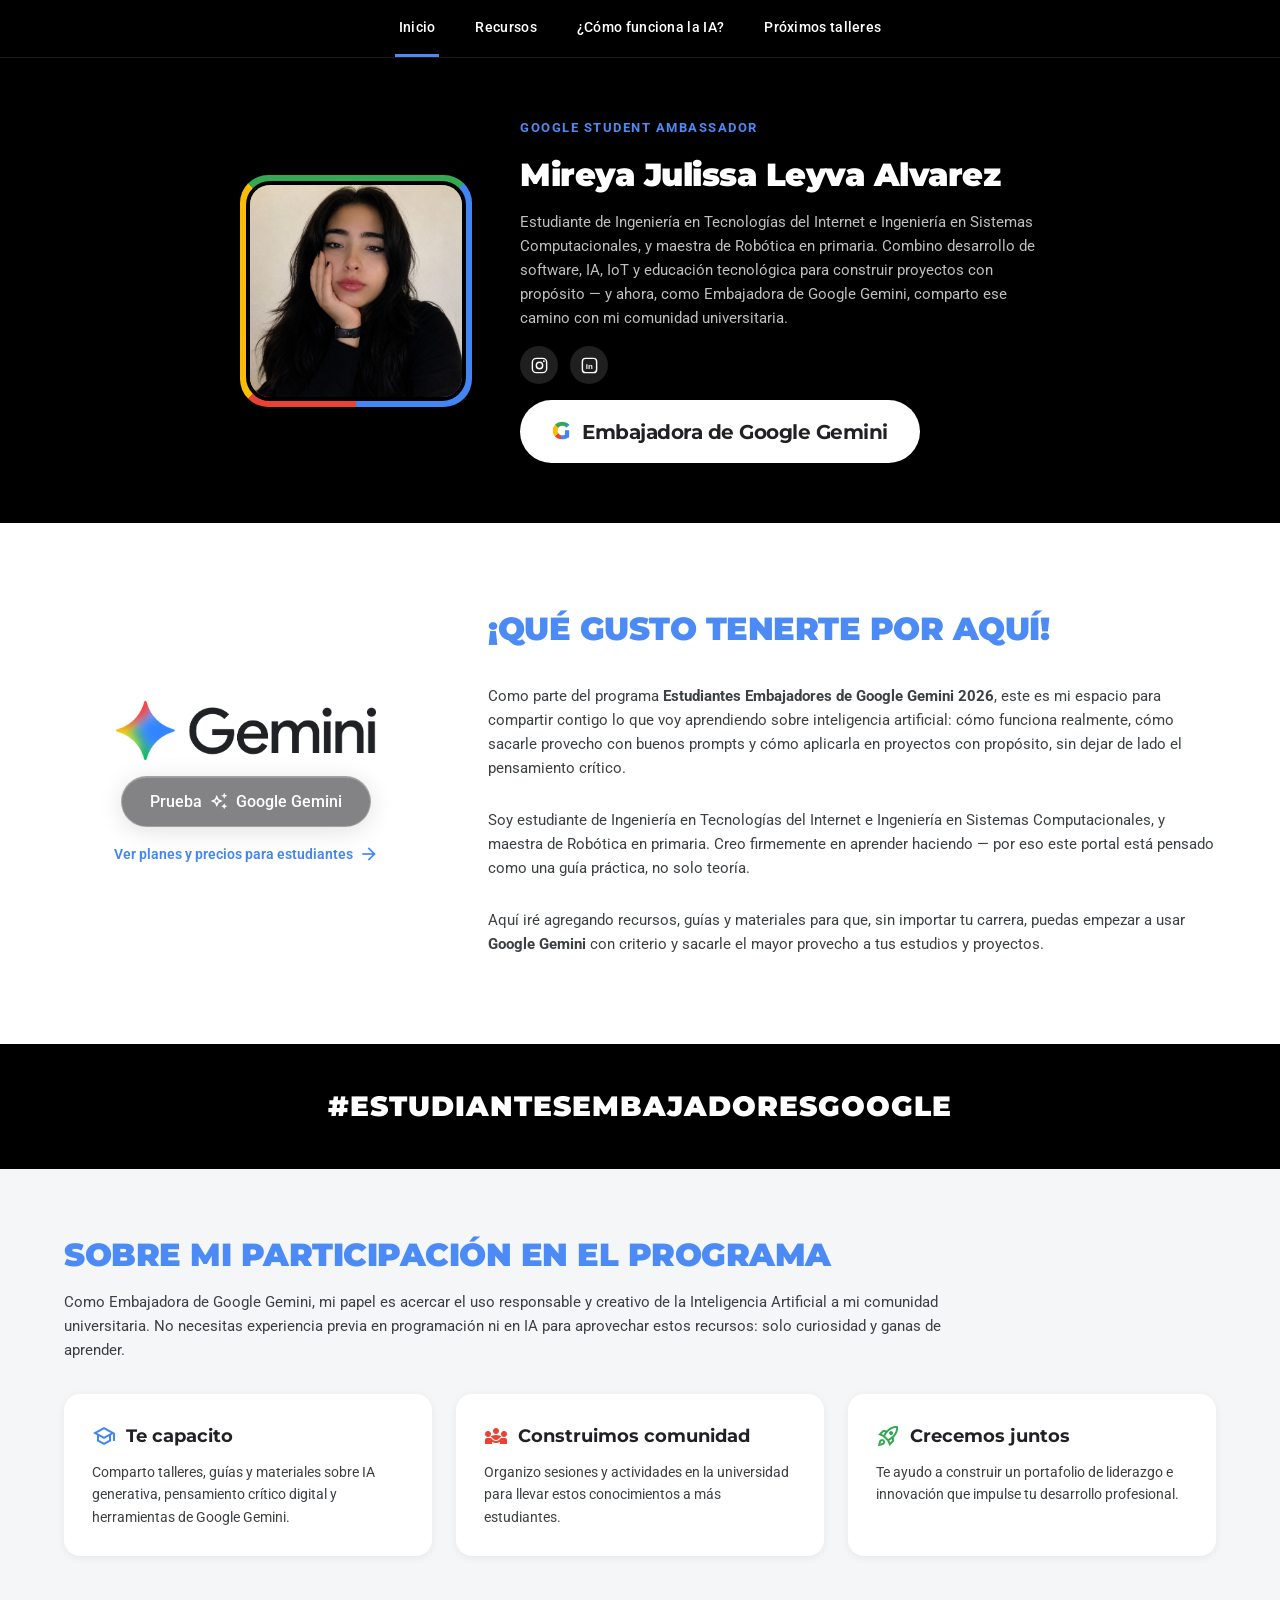
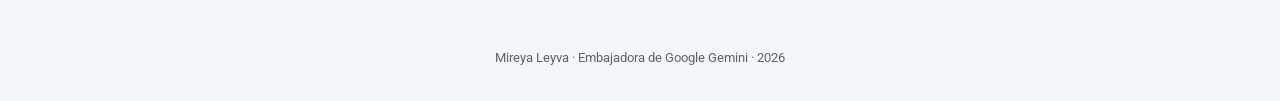
==== index.html @ 9c5fc7ad "Sitio de Embajadora de Google Gemini - versión inicial Landing personal, hub de recursos con guías i" ====
<!doctype html>
<html lang="es">
  <head>
    <meta charset="UTF-8" />
    <meta name="viewport" content="width=device-width, initial-scale=1.0" />
    <title>Mireya Leyva | Embajadora de Google Gemini</title>
    <link rel="preconnect" href="https://fonts.googleapis.com" />
    <link rel="preconnect" href="https://fonts.gstatic.com" crossorigin />
    <link
      href="https://fonts.googleapis.com/css2?family=Montserrat:wght@700;800;900&family=Roboto:wght@400;500;700&display=swap"
      rel="stylesheet"
    />
    <link
      href="https://fonts.googleapis.com/css2?family=Material+Symbols+Outlined:opsz,wght,FILL,GRAD@20..48,100..700,0..1,-50..200"
      rel="stylesheet"
    />
    <link rel="stylesheet" href="styles.css" />
  </head>
  <body>
    <div class="intro-splash" id="introSplash" aria-hidden="true">
      <div class="intro-content">
        <h1 class="intro-title" id="introTitle">
          WELCOME TO MY
          <span style="color: var(--google-blue)">G</span><span style="color: var(--google-red)">O</span><span style="color: var(--google-yellow)">O</span><span style="color: var(--google-blue)">G</span><span style="color: var(--google-green)">L</span><span style="color: var(--google-red)">E</span>
          SPACE
        </h1>
        <img src="estudiantes-embajadores.png" alt="" onerror="this.style.display='none'" />
      </div>
    </div>

    <script>
      (function () {
        var splash = document.getElementById("introSplash");
        if (sessionStorage.getItem("introShown")) {
          splash.style.display = "none";
          return;
        }
        sessionStorage.setItem("introShown", "1");

        var el = document.getElementById("introTitle");
        if (!el) return;
        var nodes = Array.prototype.slice.call(el.childNodes);
        el.textContent = "";
        var i = 0;
        nodes.forEach(function (node, index) {
          if (node.nodeType === Node.TEXT_NODE) {
            var text = node.textContent.replace(/\s+/g, " ");
            if (index === 0) text = text.replace(/^\s+/, "");
            if (index === nodes.length - 1) text = text.replace(/\s+$/, "");
            text.split("").forEach(function (ch) {
              var span = document.createElement("span");
              span.className = "wave-letter";
              span.style.animationDelay = i * 0.04 + "s";
              span.textContent = ch === " " ? " " : ch;
              el.appendChild(span);
              i++;
            });
          } else {
            node.classList.add("wave-letter");
            node.style.animationDelay = i * 0.04 + "s";
            el.appendChild(node);
            i++;
          }
        });
      })();
    </script>

    <nav class="site-nav">
      <div class="container">
        <a href="index.html" class="active">Inicio</a>
        <a href="recursos.html">Recursos</a>
        <a href="como-funciona-la-ia.html">¿Cómo funciona la IA?</a>
        <a href="proximos-talleres.html">Próximos talleres</a>
      </div>
    </nav>

    <header class="hero-section">
      <div class="hero-content">
        <div class="profile-hero">
          <div class="profile-photo-wrap">
            <img
              src="mireya-leyva.jpg"
              alt="Mireya Julissa Leyva Alvarez"
              class="profile-photo"
            />
          </div>

          <div class="profile-text">
            <span class="profile-eyebrow">Google Student Ambassador</span>
            <h1 class="profile-name">Mireya Julissa Leyva Alvarez</h1>
            <p class="profile-bio">
              Estudiante de Ingeniería en Tecnologías del Internet e
              Ingeniería en Sistemas Computacionales, y maestra de Robótica en
              primaria. Combino desarrollo de software, IA, IoT y educación
              tecnológica para construir proyectos con propósito — y ahora,
              como Embajadora de Google Gemini, comparto ese camino con mi
              comunidad universitaria.
            </p>

            <div class="profile-social">
              <a href="https://www.instagram.com/mireledev/" target="_blank" rel="noopener" aria-label="Instagram">
                <svg viewBox="0 0 24 24" fill="none" stroke="currentColor" stroke-width="1.8" aria-hidden="true">
                  <rect x="3" y="3" width="18" height="18" rx="5" />
                  <circle cx="12" cy="12" r="4" />
                  <circle cx="17.5" cy="6.5" r="1.1" fill="currentColor" stroke="none" />
                </svg>
              </a>
              <a href="https://www.linkedin.com/in/mireya-leyva-355a05341/" target="_blank" rel="noopener" aria-label="LinkedIn">
                <svg viewBox="0 0 24 24" fill="none" stroke="currentColor" stroke-width="1.8" aria-hidden="true">
                  <rect x="3" y="3" width="18" height="18" rx="4" />
                  <text x="7.2" y="16.5" font-size="10" font-weight="700" fill="currentColor" stroke="none" font-family="Arial, sans-serif">in</text>
                </svg>
              </a>
            </div>

            <div class="google-badge">
              <span class="g-logo">
                <span class="g-blue">G</span>
              </span>
              <span class="badge-text">Embajadora de Google Gemini</span>
            </div>
          </div>
        </div>
      </div>
    </header>

    <main>
      <section class="welcome-section">
        <div class="container layout-grid">
          <div class="col-left">
            <div class="hero-links">
              <img src="gemini-logo.png" alt="Google Gemini" class="gemini-logo" />
              <a href="https://gemini.google.com" target="_blank" rel="noopener" class="btn-black-pill">
                Prueba
                <span class="icon sparkle material-symbols-outlined" aria-hidden="true">auto_awesome</span>
                Google Gemini
              </a>
              <a
                href="https://one.google.com/ai?g1_landing_page=75"
                target="_blank"
                rel="noopener"
                class="text-link"
              >
                Ver planes y precios para estudiantes
                <span class="icon material-symbols-outlined" aria-hidden="true">arrow_forward</span>
              </a>
            </div>
          </div>

          <div class="col-right">
            <h2 class="title-blue">¡QUÉ GUSTO TENERTE POR AQUÍ!</h2>

            <p>
              Como parte del programa
              <strong>Estudiantes Embajadores de Google Gemini 2026</strong>,
              este es mi espacio para compartir contigo lo que voy aprendiendo
              sobre inteligencia artificial: cómo funciona realmente, cómo
              sacarle provecho con buenos prompts y cómo aplicarla en
              proyectos con propósito, sin dejar de lado el pensamiento
              crítico.
            </p>

            <p>
              Soy estudiante de Ingeniería en Tecnologías del Internet e
              Ingeniería en Sistemas Computacionales, y maestra de Robótica en
              primaria. Creo firmemente en aprender haciendo — por eso este
              portal está pensado como una guía práctica, no solo teoría.
            </p>

            <p>
              Aquí iré agregando recursos, guías y materiales para que, sin
              importar tu carrera, puedas empezar a usar
              <strong>Google Gemini</strong> con criterio y sacarle el mayor
              provecho a tus estudios y proyectos.
            </p>
          </div>
        </div>
      </section>

      <section class="banner-black">
        <h2 class="reveal">#ESTUDIANTESEMBAJADORESGOOGLE</h2>
      </section>

      <section class="about-section">
        <div class="container">
          <h2 class="title-blue reveal">SOBRE MI PARTICIPACIÓN EN EL PROGRAMA</h2>
          <p class="reveal">
            Como Embajadora de Google Gemini, mi papel es acercar el uso
            responsable y creativo de la Inteligencia Artificial a mi
            comunidad universitaria. No necesitas experiencia previa en
            programación ni en IA para aprovechar estos recursos: solo
            curiosidad y ganas de aprender.
          </p>

          <div class="about-grid reveal-stagger">
            <div class="about-card">
              <h3>
                <span class="icon material-symbols-outlined" aria-hidden="true">school</span>
                Te capacito
              </h3>
              <p>
                Comparto talleres, guías y materiales sobre IA generativa,
                pensamiento crítico digital y herramientas de Google Gemini.
              </p>
            </div>
            <div class="about-card">
              <h3>
                <span class="icon material-symbols-outlined" aria-hidden="true">diversity_3</span>
                Construimos comunidad
              </h3>
              <p>
                Organizo sesiones y actividades en la universidad para llevar
                estos conocimientos a más estudiantes.
              </p>
            </div>
            <div class="about-card">
              <h3>
                <span class="icon material-symbols-outlined" aria-hidden="true">rocket_launch</span>
                Crecemos juntos
              </h3>
              <p>
                Te ayudo a construir un portafolio de liderazgo e innovación
                que impulse tu desarrollo profesional.
              </p>
            </div>
          </div>
        </div>
      </section>
    </main>

    <footer class="site-footer">
      <p>Mireya Leyva · Embajadora de Google Gemini · 2026</p>
    </footer>

    <script src="main.js" defer></script>
  </body>
</html>
---- styles.css ----
/* 1. VARIABLES GLOBALES */
:root {
  --google-blue: #4285f4;
  --google-blue-light: #4c8bf5;
  --google-red: #ea4335;
  --google-yellow: #fbbc05;
  --google-green: #34a853;

  --black: #000000;
  --white: #ffffff;
  --bg-light: #f4f6f8;
  --text-main: #202124;

  --font-heading: "Montserrat", sans-serif;
  --font-body: "Roboto", sans-serif;
}

/* 2. ESTILOS BASE */
* {
  box-sizing: border-box;
  margin: 0;
  padding: 0;
}

body {
  font-family: var(--font-body);
  color: var(--text-main);
  line-height: 1.6;
  font-size: 16px;
  background-color: var(--white);
}

a {
  color: inherit;
}

.container {
  max-width: 1200px;
  margin: 0 auto;
  padding: 0 24px;
}

/* 3. SECCIÓN HERO (Fondo Negro Superior) */
.hero-section {
  background-color: var(--black);
  padding: 60px 24px;
  display: flex;
  justify-content: center;
  align-items: center;
  flex-direction: column;
}

.hero-content {
  display: flex;
  flex-direction: column;
  align-items: center;
  gap: 30px;
}

.hero-image-placeholder img {
  max-width: 300px;
  height: auto;
}

/* Hero de presentación personal */
.profile-hero {
  display: flex;
  align-items: center;
  gap: 48px;
  text-align: left;
}

.profile-photo-wrap {
  flex-shrink: 0;
  padding: 6px;
  border-radius: 28px;
  background: conic-gradient(
    from 180deg,
    var(--google-red) 0 45deg,
    var(--google-yellow) 45deg 135deg,
    var(--google-green) 135deg 225deg,
    var(--google-blue) 225deg 360deg
  );
}

.profile-photo {
  display: block;
  width: 220px;
  height: 220px;
  object-fit: cover;
  border-radius: 24px;
  border: 4px solid var(--black);
}

.profile-text {
  display: flex;
  flex-direction: column;
  gap: 10px;
  max-width: 520px;
}

.profile-eyebrow {
  font-family: var(--font-body);
  color: var(--google-blue-light);
  font-weight: 700;
  font-size: 13px;
  letter-spacing: 1.5px;
  text-transform: uppercase;
}

.profile-name {
  font-family: var(--font-heading);
  color: var(--white);
  font-size: 32px;
  font-weight: 900;
  letter-spacing: -0.5px;
}

.profile-bio {
  color: rgba(255, 255, 255, 0.75);
  font-size: 15px;
  line-height: 1.6;
}

/* Versión compacta del hero personal, para páginas secundarias */
.profile-hero-mini {
  display: flex;
  align-items: center;
  gap: 16px;
}

.profile-hero-mini .profile-photo-wrap {
  padding: 3px;
  border-radius: 18px;
}

.profile-hero-mini .profile-photo {
  width: 56px;
  height: 56px;
  border-radius: 14px;
  border-width: 2px;
}

.profile-hero-mini .badge-text {
  font-size: 15px;
}

.google-badge {
  background-color: var(--white);
  padding: 12px 32px;
  border-radius: 50px;
  display: flex;
  align-items: center;
  gap: 12px;
  box-shadow: 0 4px 6px rgba(0, 0, 0, 0.1);
  align-self: flex-start;
  margin-top: 6px;
}

.profile-social {
  display: flex;
  gap: 12px;
  margin-top: 6px;
}

.profile-social a {
  width: 38px;
  height: 38px;
  border-radius: 50%;
  background-color: rgba(255, 255, 255, 0.12);
  color: var(--white);
  display: flex;
  align-items: center;
  justify-content: center;
  transition: background-color 0.2s, transform 0.2s;
}

.profile-social a:hover {
  background-color: rgba(255, 255, 255, 0.24);
  transform: translateY(-2px);
}

.profile-social svg {
  width: 19px;
  height: 19px;
}

.g-logo {
  font-family: var(--font-heading);
  font-size: 24px;
  font-weight: 800;
}

.g-blue {
  background: conic-gradient(
    from 180deg,
    var(--google-red) 0 45deg,
    var(--google-yellow) 45deg 135deg,
    var(--google-green) 135deg 225deg,
    var(--google-blue) 225deg 360deg
  );
  -webkit-background-clip: text;
  background-clip: text;
  -webkit-text-fill-color: transparent;
}

.badge-text {
  font-family: var(--font-heading);
  font-size: 20px;
  font-weight: 700;
  color: var(--text-main);
  letter-spacing: -0.5px;
}

/* 4. NAVEGACIÓN */
.site-nav {
  background-color: var(--black);
  border-bottom: 1px solid rgba(255, 255, 255, 0.1);
  position: sticky;
  top: 0;
  z-index: 100;
}

.site-nav .container {
  display: flex;
  justify-content: center;
  gap: 32px;
  flex-wrap: wrap;
}

.site-nav a {
  display: inline-block;
  padding: 16px 4px;
  color: var(--white);
  text-decoration: none;
  font-family: var(--font-body);
  font-weight: 500;
  font-size: 14px;
  letter-spacing: 0.3px;
  border-bottom: 3px solid transparent;
  transition: border-color 0.2s;
}

.site-nav a:hover,
.site-nav a.active {
  border-bottom-color: var(--google-blue-light);
}

/* 5. SECCIÓN DE BIENVENIDA */
.welcome-section {
  padding: 80px 0;
  background-color: var(--white);
}

.layout-grid {
  display: grid;
  grid-template-columns: 1fr 2fr;
  gap: 60px;
  align-items: center;
}

.col-left {
  display: flex;
  flex-direction: column;
  align-items: center;
  gap: 30px;
}

.gemini-icon-placeholder img {
  max-width: 250px;
  height: auto;
}

.btn-black-pill {
  background: rgba(30, 30, 34, 0.55);
  backdrop-filter: blur(20px) saturate(180%);
  -webkit-backdrop-filter: blur(20px) saturate(180%);
  color: var(--white);
  text-decoration: none;
  padding: 12px 28px;
  border-radius: 50px;
  font-family: var(--font-body);
  font-size: 16px;
  font-weight: 500;
  display: inline-flex;
  align-items: center;
  gap: 8px;
  transition: background-color 0.2s, box-shadow 0.2s, transform 0.2s;
  border: 1px solid rgba(255, 255, 255, 0.25);
  box-shadow: 0 4px 24px rgba(0, 0, 0, 0.12), inset 0 1px 0 rgba(255, 255, 255, 0.2);
  cursor: pointer;
}

.btn-black-pill:hover {
  background: rgba(50, 50, 55, 0.65);
  transform: translateY(-1px);
  box-shadow: 0 6px 28px rgba(0, 0, 0, 0.16), inset 0 1px 0 rgba(255, 255, 255, 0.25);
}

/* Iconos (Material Symbols de fonts.google.com/icons) */
.icon {
  font-variation-settings: "FILL" 0, "wght" 400, "GRAD" 0, "opsz" 24;
  font-size: 20px;
  line-height: 1;
  vertical-align: middle;
  flex-shrink: 0;
  user-select: none;
}

.sparkle {
  font-size: 18px;
  color: currentColor;
}

.text-link {
  color: var(--google-blue);
  text-decoration: none;
  font-weight: 600;
  font-size: 14px;
  display: inline-flex;
  align-items: center;
  gap: 6px;
}

.text-link:hover {
  text-decoration: underline;
}

.hero-links {
  display: flex;
  flex-direction: column;
  align-items: center;
  gap: 16px;
}

.gemini-logo {
  width: 260px;
  max-width: 100%;
  height: auto;
}

/* Pantalla de intro al cargar la página */
.intro-splash {
  position: fixed;
  inset: 0;
  z-index: 9999;
  display: flex;
  align-items: center;
  justify-content: center;
  background-color: var(--white);
  animation: introFadeOut 3.2s ease forwards;
}

.intro-content {
  display: flex;
  flex-direction: column;
  align-items: center;
  gap: 28px;
  padding: 0 24px;
  text-align: center;
}

.intro-title {
  font-family: var(--font-heading);
  font-weight: 900;
  font-size: clamp(24px, 5vw, 44px);
  letter-spacing: -0.5px;
  color: var(--text-main);
  line-height: 1.2;
}

.wave-letter {
  display: inline-block;
  animation: waveLetter 1.6s ease-in-out infinite;
}

@keyframes waveLetter {
  0%,
  60%,
  100% {
    transform: translateY(0);
  }
  30% {
    transform: translateY(-10px);
  }
}

.intro-splash img {
  width: min(380px, 75vw);
  height: auto;
}

@keyframes introFadeOut {
  0%,
  65% {
    opacity: 1;
    visibility: visible;
  }
  100% {
    opacity: 0;
    visibility: hidden;
  }
}


.col-right {
  display: flex;
  flex-direction: column;
  gap: 20px;
}

.title-blue {
  font-family: var(--font-heading);
  color: var(--google-blue-light);
  font-size: 32px;
  font-weight: 900;
  margin-bottom: 10px;
  letter-spacing: -0.5px;
}

.col-right p {
  color: #3c4043;
  font-size: 15px;
  line-height: 1.6;
  margin-bottom: 8px;
}

/* 6. BANNERS INFERIORES */
.banner-black {
  background-color: var(--black);
  padding: 40px 24px;
  text-align: center;
}

.banner-black h2 {
  font-family: var(--font-heading);
  color: var(--white);
  font-size: 28px;
  font-weight: 900;
  letter-spacing: 1px;
}

.about-section {
  background-color: var(--bg-light);
  padding: 60px 0;
}

.about-section p {
  color: #3c4043;
  font-size: 15px;
  margin-bottom: 16px;
  max-width: 900px;
}

.about-grid {
  display: grid;
  grid-template-columns: repeat(3, 1fr);
  gap: 24px;
  margin-top: 32px;
}

.about-card {
  background-color: var(--white);
  border-radius: 16px;
  padding: 28px;
  box-shadow: 0 2px 8px rgba(0, 0, 0, 0.06);
}

.about-card h3 {
  font-family: var(--font-heading);
  font-size: 18px;
  margin-bottom: 10px;
  color: var(--text-main);
  display: flex;
  align-items: center;
  gap: 10px;
}

.about-card .icon {
  font-size: 24px;
  color: var(--google-blue);
}

.about-card:nth-child(2) .icon {
  color: var(--google-red);
}

.about-card:nth-child(3) .icon {
  color: var(--google-green);
}

.about-card p {
  font-size: 14px;
  margin-bottom: 0;
}

/* 7. HUB DE RECURSOS */
.resources-section {
  padding: 80px 0;
  background-color: var(--white);
}

.publications-section {
  padding: 80px 0;
  background-color: var(--bg-light);
}

.ig-grid {
  display: grid;
  grid-template-columns: repeat(auto-fit, minmax(300px, 1fr));
  gap: 24px;
  justify-items: center;
  overflow-x: hidden;
}

.ig-grid iframe {
  max-width: 100% !important;
}

.resources-intro {
  max-width: 700px;
  margin-bottom: 40px;
}

.resources-intro p {
  color: #3c4043;
  font-size: 15px;
}

.resources-grid {
  display: grid;
  grid-template-columns: repeat(auto-fit, minmax(280px, 1fr));
  gap: 24px;
}

.resource-card {
  display: flex;
  flex-direction: column;
  gap: 12px;
  background-color: var(--bg-light);
  border-radius: 16px;
  padding: 28px;
  text-decoration: none;
  color: var(--text-main);
  transition: transform 0.2s, box-shadow 0.2s;
}

.resource-card:hover {
  transform: translateY(-4px);
  box-shadow: 0 8px 20px rgba(0, 0, 0, 0.1);
}

.resource-card .resource-icon {
  font-size: 32px;
  color: var(--google-blue);
}

.resources-grid .resource-card:nth-of-type(2) .resource-icon {
  color: var(--google-red);
}

.resources-grid .resource-card:nth-of-type(3) .resource-icon {
  color: var(--google-green);
}

.resource-card h3 {
  font-family: var(--font-heading);
  font-size: 18px;
  font-weight: 800;
}

.resource-card p {
  font-size: 14px;
  color: #3c4043;
  flex-grow: 1;
}

.resource-card .resource-link {
  font-weight: 600;
  font-size: 14px;
  color: var(--google-blue);
}

/* 8. PIZARRA INTERACTIVA (simulación) */
.pizarra-section {
  padding: 56px 0 16px;
}

.pizarra-heading {
  font-family: var(--font-heading);
  font-size: 26px;
  font-weight: 900;
  color: var(--text-main);
  margin-bottom: 10px;
}

.pizarra-subtitle {
  color: #3c4043;
  font-size: 15px;
  max-width: 700px;
  margin-bottom: 28px;
}

.pizarra {
  position: relative;
  min-height: 380px;
  background-color: #fbfbfd;
  background-image: radial-gradient(circle, #d7dbe3 1.5px, transparent 1.5px);
  background-size: 22px 22px;
  border: 1px solid #e2e5ea;
  border-radius: 20px;
  padding: 56px;
  display: flex;
  align-items: center;
}

.pizarra-lines {
  position: absolute;
  inset: 0;
  pointer-events: none;
}

.pizarra-edge {
  stroke: var(--google-blue);
  stroke-width: 2.5;
  stroke-linecap: round;
}

.pizarra-nodes {
  position: relative;
  z-index: 2;
  display: flex;
  flex-wrap: wrap;
  gap: 64px 90px;
  justify-content: center;
  align-items: center;
  width: 100%;
}

.pizarra-node {
  display: flex;
  align-items: center;
  gap: 10px;
  background-color: var(--white);
  border: 2px solid #dfe3ea;
  border-radius: 14px;
  padding: 14px 20px;
  font-family: var(--font-body);
  font-weight: 600;
  font-size: 14px;
  color: var(--text-main);
  cursor: pointer;
  box-shadow: 0 2px 6px rgba(0, 0, 0, 0.06);
  transition: border-color 0.2s, transform 0.2s, box-shadow 0.2s;
  user-select: none;
}

.pizarra-node:hover {
  transform: translateY(-2px);
  box-shadow: 0 6px 16px rgba(0, 0, 0, 0.1);
}

.pizarra-node .icon {
  color: var(--google-blue);
  font-size: 22px;
}

.pizarra-node.selected {
  border-color: var(--google-blue);
  box-shadow: 0 0 0 3px rgba(66, 133, 244, 0.2);
}

.pizarra-node.visited {
  border-color: var(--google-green);
}

.pizarra-node.visited .icon {
  color: var(--google-green);
}

.pizarra-caption {
  margin-top: 20px;
  min-height: 24px;
  font-size: 14px;
  font-weight: 600;
  color: var(--google-blue);
  text-align: center;
}

.pizarra-actions {
  display: flex;
  justify-content: center;
  align-items: center;
  gap: 16px;
  margin-top: 24px;
  flex-wrap: wrap;
}

.btn-outline {
  background: transparent;
  color: var(--text-main);
  border: 1.5px solid var(--text-main);
  padding: 10px 24px;
  border-radius: 50px;
  font-family: var(--font-body);
  font-size: 14px;
  font-weight: 600;
  cursor: pointer;
  transition: background-color 0.2s, color 0.2s;
}

.btn-outline:hover {
  background-color: var(--text-main);
  color: var(--white);
}

.btn-outline:disabled {
  opacity: 0.5;
  cursor: default;
}

.demo-heading {
  font-family: var(--font-heading);
  font-size: 18px;
  font-weight: 800;
  color: var(--google-blue);
  margin-top: 32px;
  margin-bottom: 8px;
}

/* Simulador de autocompletado */
.autocomplete-demo {
  background-color: var(--bg-light);
  border-radius: 16px;
  padding: 24px;
  margin: 16px 0 24px;
}

.autocomplete-examples {
  display: flex;
  flex-wrap: wrap;
  gap: 12px;
  margin-bottom: 18px;
}

.autocomplete-sentence {
  font-family: var(--font-heading);
  font-size: 17px;
  font-weight: 700;
  color: var(--text-main);
  min-height: 26px;
  margin-bottom: 16px;
}

.autocomplete-bars {
  display: flex;
  flex-direction: column;
  gap: 10px;
}

.bar-row {
  display: grid;
  grid-template-columns: 120px 1fr 44px;
  align-items: center;
  gap: 10px;
  font-size: 13px;
}

.bar-label {
  font-weight: 600;
  color: var(--text-main);
  white-space: nowrap;
  overflow: hidden;
  text-overflow: ellipsis;
}

.bar-track {
  background-color: #e4e7ec;
  border-radius: 6px;
  height: 10px;
  overflow: hidden;
}

.bar-fill {
  display: block;
  height: 100%;
  background-color: var(--google-blue);
  border-radius: 6px;
  transition: width 0.4s ease;
}

.bar-pct {
  font-weight: 600;
  color: #5f6368;
  text-align: right;
}

.autocomplete-done {
  font-size: 13px;
  color: var(--google-green);
  font-weight: 600;
  margin-bottom: 0;
}

/* Pestañas de las 3 etapas */
.stepper {
  margin: 16px 0 24px;
}

.stepper-tabs {
  display: flex;
  flex-wrap: wrap;
  gap: 8px;
  margin-bottom: 16px;
}

.stepper-tab {
  background-color: var(--bg-light);
  border: none;
  border-radius: 50px;
  padding: 10px 20px;
  font-family: var(--font-body);
  font-size: 13px;
  font-weight: 600;
  color: var(--text-main);
  cursor: pointer;
  transition: background-color 0.2s, color 0.2s;
}

.stepper-tab.active {
  background-color: var(--google-blue);
  color: var(--white);
}

.stepper-panel {
  background-color: var(--bg-light);
  border-radius: 16px;
  padding: 24px;
}

.stepper-panel p {
  margin-bottom: 0;
}

/* Tokenizador en vivo */
.tokenizer-demo {
  background-color: var(--bg-light);
  border-radius: 16px;
  padding: 24px;
  margin: 16px 0 24px;
}

.tokenizer-label {
  display: block;
  font-weight: 600;
  font-size: 14px;
  margin-bottom: 10px;
}

.tokenizer-controls {
  display: flex;
  flex-wrap: wrap;
  gap: 10px;
  margin-bottom: 16px;
}

.tokenizer-controls input {
  flex: 1;
  min-width: 220px;
  padding: 10px 14px;
  border: 1.5px solid #dfe3ea;
  border-radius: 8px;
  font-family: var(--font-body);
  font-size: 14px;
  color: var(--text-main);
}

.tokenizer-controls input:focus {
  outline: none;
  border-color: var(--google-blue);
}

.token-chips {
  display: flex;
  flex-wrap: wrap;
  gap: 8px;
  align-items: center;
}

.token-chip {
  display: inline-block;
  padding: 6px 12px;
  border-radius: 8px;
  font-family: "Roboto Mono", monospace;
  font-size: 13px;
  font-weight: 500;
  color: var(--white);
}

.token-chip-0 {
  background-color: var(--google-blue);
}

.token-chip-1 {
  background-color: var(--google-red);
}

.token-chip-2 {
  background-color: #b58a00;
}

.token-chip-3 {
  background-color: var(--google-green);
}

.tokenizer-count {
  font-size: 13px;
  color: #5f6368;
  margin-bottom: 0;
  margin-left: 4px;
}

.tokenizer-note {
  font-size: 12px;
  color: #80868b;
  margin-top: 14px;
  margin-bottom: 0;
}

/* Checklist con checkboxes */
.checklist {
  list-style: none;
  margin-left: 0;
}

.checklist li {
  margin-bottom: 10px;
}

.checklist label {
  display: flex;
  align-items: flex-start;
  gap: 10px;
  cursor: pointer;
}

.checklist input[type="checkbox"] {
  margin-top: 4px;
  accent-color: var(--google-blue);
  flex-shrink: 0;
}

.checklist li:has(input:checked) {
  color: #9aa0a6;
  text-decoration: line-through;
}

/* 9. PÁGINAS DE CONTENIDO (recurso individual) */
.content-hero {
  background-color: var(--black);
  padding: 48px 24px;
}

.breadcrumb {
  color: rgba(255, 255, 255, 0.7);
  font-size: 13px;
  text-decoration: none;
  display: inline-block;
  margin-bottom: 16px;
}

.breadcrumb:hover {
  color: var(--white);
}

.content-hero h1 {
  font-family: var(--font-heading);
  color: var(--white);
  font-size: 34px;
  font-weight: 900;
  max-width: 800px;
}

.content-hero .content-kicker {
  font-family: var(--font-body);
  color: var(--google-blue-light);
  font-weight: 700;
  font-size: 13px;
  letter-spacing: 1.5px;
  text-transform: uppercase;
  margin-bottom: 10px;
  display: block;
}

.content-body {
  padding: 60px 0 100px;
  max-width: 800px;
  margin: 0 auto;
}

.content-body h2 {
  font-family: var(--font-heading);
  color: var(--text-main);
  font-size: 24px;
  font-weight: 800;
  margin-top: 48px;
  margin-bottom: 16px;
}

.content-body h2:first-child {
  margin-top: 0;
}

.content-body p {
  color: #3c4043;
  font-size: 16px;
  margin-bottom: 16px;
}

.content-body ul,
.content-body ol {
  color: #3c4043;
  font-size: 16px;
  margin: 0 0 20px 20px;
}

.content-body li {
  margin-bottom: 8px;
}

.callout {
  background-color: var(--bg-light);
  border-left: 4px solid var(--google-blue);
  border-radius: 8px;
  padding: 20px 24px;
  margin: 24px 0;
}

.callout strong {
  color: var(--google-blue);
}

.prompt-example {
  background-color: var(--text-main);
  color: #e8eaed;
  border-radius: 12px;
  padding: 20px 24px;
  font-family: "Roboto Mono", monospace;
  font-size: 14px;
  line-height: 1.7;
  margin: 20px 0;
  white-space: pre-wrap;
  overflow-x: auto;
}

.prompt-anatomy {
  display: grid;
  gap: 14px;
  margin: 24px 0;
}

.prompt-anatomy .part {
  display: grid;
  grid-template-columns: 140px 1fr;
  gap: 16px;
  align-items: start;
  padding: 14px 0;
  border-bottom: 1px solid #e0e0e0;
}

.prompt-anatomy .part:last-child {
  border-bottom: none;
}

.prompt-anatomy .part-label {
  font-family: var(--font-heading);
  font-weight: 800;
  font-size: 13px;
  color: var(--google-blue);
  text-transform: uppercase;
  letter-spacing: 0.5px;
}

.prompt-anatomy .part p {
  margin-bottom: 0;
  font-size: 14px;
}

.empty-state {
  display: flex;
  flex-direction: column;
  align-items: center;
  gap: 12px;
  text-align: center;
  background-color: var(--bg-light);
  border-radius: 16px;
  padding: 48px 24px;
  margin: 32px 0;
}

.empty-state .icon {
  font-size: 40px;
  color: var(--google-blue);
}

.empty-state p {
  max-width: 420px;
  margin-bottom: 0;
}

.content-nav-footer {
  display: flex;
  justify-content: space-between;
  margin-top: 60px;
  padding-top: 24px;
  border-top: 1px solid #e0e0e0;
}

.content-nav-footer a {
  font-weight: 600;
  font-size: 14px;
  color: var(--google-blue);
  text-decoration: none;
}

/* 10. FOOTER */
.site-footer {
  background-color: var(--bg-light);
  padding: 32px 24px;
  text-align: center;
}

.site-footer p {
  font-size: 13px;
  color: #5f6368;
}

/* 11. RESPONSIVO */
@media (max-width: 900px) {
  .profile-hero {
    flex-direction: column;
    text-align: center;
    gap: 24px;
  }

  .profile-text {
    align-items: center;
  }

  .profile-photo {
    width: 180px;
    height: 180px;
  }

  .google-badge {
    align-self: center;
  }

  .layout-grid {
    grid-template-columns: 1fr;
    text-align: center;
    gap: 40px;
  }

  .col-right {
    text-align: left;
  }

  .title-blue {
    font-size: 26px;
  }

  .badge-text {
    font-size: 16px;
  }

  .banner-black h2 {
    font-size: 20px;
  }

  .about-grid {
    grid-template-columns: 1fr;
  }

  .site-nav .container {
    gap: 16px;
  }

  .content-hero h1 {
    font-size: 26px;
  }

  .prompt-anatomy .part {
    grid-template-columns: 1fr;
    gap: 4px;
  }

  .pizarra {
    padding: 24px 16px;
  }

  .pizarra-nodes {
    gap: 40px 32px;
  }

  .pizarra-node {
    font-size: 13px;
    padding: 12px 16px;
  }

  .resources-grid {
    grid-template-columns: 1fr;
  }

  .ig-grid {
    grid-template-columns: 1fr;
  }

  .profile-name {
    font-size: 26px;
  }

  .content-body {
    padding: 40px 0 60px;
  }

  .about-card,
  .resource-card {
    padding: 22px;
  }
}

/* Teléfonos pequeños */
@media (max-width: 480px) {
  .container {
    padding: 0 16px;
  }

  .site-nav a {
    padding: 12px 8px;
    font-size: 12.5px;
  }

  .site-nav .container {
    gap: 4px;
  }

  .hero-section {
    padding: 40px 16px;
  }

  .profile-name {
    font-size: 22px;
  }

  .profile-bio {
    font-size: 14px;
  }

  .intro-title {
    font-size: clamp(20px, 7vw, 30px);
  }

  .gemini-logo {
    width: 200px;
  }

  .btn-black-pill {
    padding: 11px 20px;
    font-size: 14px;
  }

  .autocomplete-examples .btn-outline {
    font-size: 12.5px;
    padding: 8px 16px;
  }

  .bar-row {
    grid-template-columns: 76px 1fr 32px;
    gap: 6px;
    font-size: 11.5px;
  }

  .bar-label {
    font-size: 11.5px;
  }

  .tokenizer-controls input {
    min-width: 0;
    width: 100%;
  }

  .stepper-tab {
    font-size: 12px;
    padding: 8px 14px;
  }

  .pizarra-node {
    font-size: 12px;
    padding: 10px 14px;
  }

  .pizarra-nodes {
    gap: 32px 20px;
  }

  .content-hero h1 {
    font-size: 22px;
  }

  .pizarra-heading {
    font-size: 21px;
  }
}

/* 12. ANIMACIONES */

/* Aparición al hacer scroll */
@keyframes revealIn {
  from {
    opacity: 0;
    transform: translateY(46px) scale(0.92);
  }
  55% {
    opacity: 1;
  }
  to {
    opacity: 1;
    transform: translateY(0) scale(1);
  }
}

.reveal {
  opacity: 0;
  transform: translateY(46px) scale(0.92);
  will-change: opacity, transform;
}

.reveal.in-view {
  animation: revealIn 0.85s cubic-bezier(0.22, 1, 0.36, 1) forwards;
}

.reveal-stagger > * {
  opacity: 0;
  transform: translateY(46px) scale(0.92);
  will-change: opacity, transform;
}

.reveal-stagger > *.in-view {
  animation: revealIn 0.75s cubic-bezier(0.22, 1, 0.36, 1) forwards;
}


/* Branding con vida: degradado en movimiento */
@keyframes huePulse {
  0%, 100% { filter: hue-rotate(0deg); }
  50% { filter: hue-rotate(35deg); }
}

.g-blue,
.gemini-logo {
  animation: huePulse 6s ease-in-out infinite;
}

/* Tarjetas: hover más vivo */
.about-card {
  transition: transform 0.25s ease, box-shadow 0.25s ease;
}

.about-card:hover {
  transform: translateY(-4px);
  box-shadow: 0 10px 24px rgba(0, 0, 0, 0.1);
}

.ig-grid > blockquote {
  transition: transform 0.25s ease;
}

.ig-grid > blockquote:hover {
  transform: translateY(-4px);
}

/* Botones: feedback táctil */
.btn-black-pill:active,
.btn-outline:active,
.stepper-tab:active,
.resource-card:active {
  transform: scale(0.97);
}

.stepper-tab {
  transition: background-color 0.2s, color 0.2s, transform 0.15s;
}

/* Transición al cambiar de pestaña en el stepper */
@keyframes panelFadeIn {
  from {
    opacity: 0;
    transform: translateY(8px);
  }
  to {
    opacity: 1;
    transform: translateY(0);
  }
}

.stepper-panel:not([hidden]) {
  animation: panelFadeIn 0.35s ease;
}

/* Barras del simulador de autocompletado */
@keyframes barRowIn {
  from {
    opacity: 0;
    transform: translateX(-8px);
  }
  to {
    opacity: 1;
    transform: translateX(0);
  }
}

.bar-row {
  animation: barRowIn 0.35s ease both;
}

/* Chips del tokenizador */
@keyframes chipPopIn {
  from {
    opacity: 0;
    transform: scale(0.7);
  }
  to {
    opacity: 1;
    transform: scale(1);
  }
}

.token-chip {
  animation: chipPopIn 0.3s ease both;
}

/* Líneas de conexión de la pizarra */
.pizarra-edge {
  animation: edgeDraw 0.4s ease forwards;
}

@keyframes edgeDraw {
  from {
    opacity: 0;
  }
  to {
    opacity: 1;
  }
}
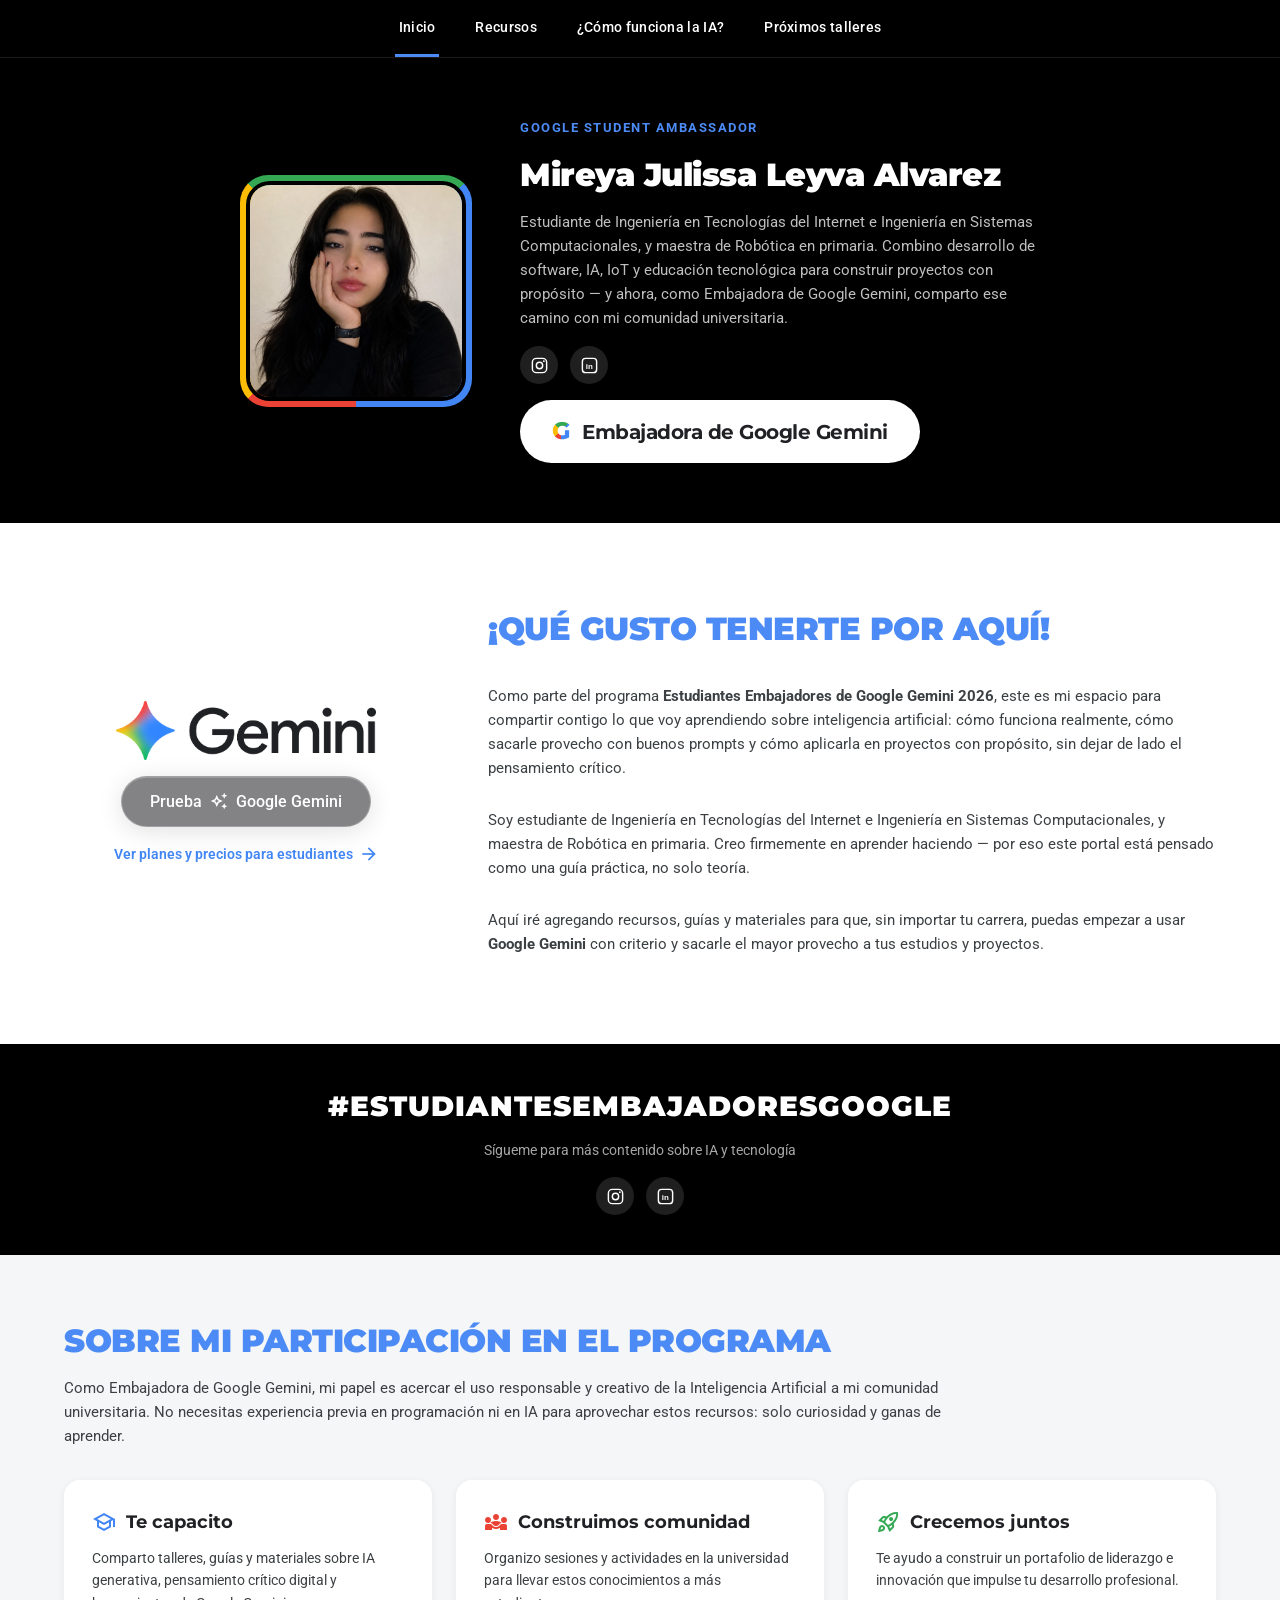
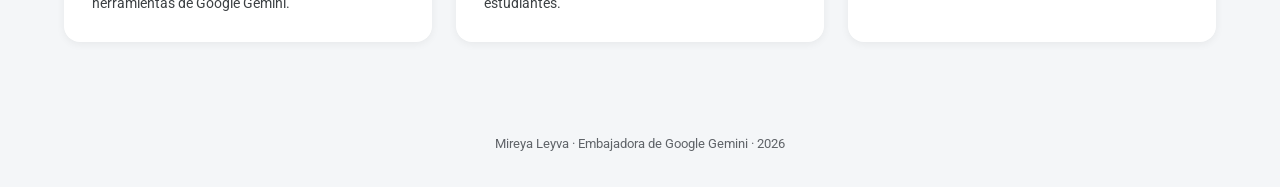
==== commit f4a890ec: "Menú hamburguesa en móvil y sección de hashtag completa Navbar en móvil ahora muestra solo Inicio + " ====
--- a/index.html
+++ b/index.html
@@ -66,11 +66,16 @@
     </script>
 
     <nav class="site-nav">
-      <div class="container">
+      <div class="container nav-bar">
         <a href="index.html" class="active">Inicio</a>
-        <a href="recursos.html">Recursos</a>
-        <a href="como-funciona-la-ia.html">¿Cómo funciona la IA?</a>
-        <a href="proximos-talleres.html">Próximos talleres</a>
+        <button type="button" class="nav-toggle" id="navToggle" aria-expanded="false" aria-controls="navMenu" aria-label="Abrir menú">
+          <span class="icon material-symbols-outlined" aria-hidden="true">menu</span>
+        </button>
+        <div class="nav-menu" id="navMenu">
+          <a href="recursos.html">Recursos</a>
+          <a href="como-funciona-la-ia.html">¿Cómo funciona la IA?</a>
+          <a href="proximos-talleres.html">Próximos talleres</a>
+        </div>
       </div>
     </nav>
 
@@ -179,6 +184,22 @@
 
       <section class="banner-black">
         <h2 class="reveal">#ESTUDIANTESEMBAJADORESGOOGLE</h2>
+        <p class="banner-subtitle reveal">Sígueme para más contenido sobre IA y tecnología</p>
+        <div class="profile-social banner-social">
+          <a href="https://www.instagram.com/mireledev/" target="_blank" rel="noopener" aria-label="Instagram">
+            <svg viewBox="0 0 24 24" fill="none" stroke="currentColor" stroke-width="1.8" aria-hidden="true">
+              <rect x="3" y="3" width="18" height="18" rx="5" />
+              <circle cx="12" cy="12" r="4" />
+              <circle cx="17.5" cy="6.5" r="1.1" fill="currentColor" stroke="none" />
+            </svg>
+          </a>
+          <a href="https://www.linkedin.com/in/mireya-leyva-355a05341/" target="_blank" rel="noopener" aria-label="LinkedIn">
+            <svg viewBox="0 0 24 24" fill="none" stroke="currentColor" stroke-width="1.8" aria-hidden="true">
+              <rect x="3" y="3" width="18" height="18" rx="4" />
+              <text x="7.2" y="16.5" font-size="10" font-weight="700" fill="currentColor" stroke="none" font-family="Arial, sans-serif">in</text>
+            </svg>
+          </a>
+        </div>
       </section>
 
       <section class="about-section">
--- a/styles.css
+++ b/styles.css
@@ -221,13 +221,6 @@
   z-index: 100;
 }
 
-.site-nav .container {
-  display: flex;
-  justify-content: center;
-  gap: 32px;
-  flex-wrap: wrap;
-}
-
 .site-nav a {
   display: inline-block;
   padding: 16px 4px;
@@ -244,6 +237,36 @@
 .site-nav a:hover,
 .site-nav a.active {
   border-bottom-color: var(--google-blue-light);
+}
+
+.nav-bar {
+  display: flex;
+  align-items: center;
+  justify-content: center;
+  gap: 32px;
+  flex-wrap: wrap;
+}
+
+.nav-menu {
+  display: flex;
+  align-items: center;
+  gap: 32px;
+  flex-wrap: wrap;
+}
+
+.nav-toggle {
+  display: none;
+  align-items: center;
+  justify-content: center;
+  background: none;
+  border: none;
+  color: var(--white);
+  cursor: pointer;
+  padding: 8px;
+}
+
+.nav-toggle .icon {
+  font-size: 26px;
 }
 
 /* 5. SECCIÓN DE BIENVENIDA */
@@ -438,6 +461,17 @@
   font-size: 28px;
   font-weight: 900;
   letter-spacing: 1px;
+}
+
+.banner-subtitle {
+  color: rgba(255, 255, 255, 0.65);
+  font-size: 14px;
+  margin-top: 10px;
+}
+
+.banner-black .banner-social {
+  justify-content: center;
+  margin: 16px auto 0;
 }
 
 .about-section {
@@ -1182,8 +1216,34 @@
     grid-template-columns: 1fr;
   }
 
-  .site-nav .container {
-    gap: 16px;
+  .nav-bar {
+    justify-content: space-between;
+  }
+
+  .nav-toggle {
+    display: flex;
+  }
+
+  .nav-menu {
+    display: none;
+    position: absolute;
+    top: 100%;
+    left: 0;
+    right: 0;
+    flex-direction: column;
+    align-items: stretch;
+    gap: 0;
+    background-color: var(--black);
+    border-top: 1px solid rgba(255, 255, 255, 0.1);
+    padding: 8px 0;
+  }
+
+  .nav-menu.open {
+    display: flex;
+  }
+
+  .nav-menu a {
+    padding: 14px 24px;
   }
 
   .content-hero h1 {
@@ -1236,13 +1296,8 @@
     padding: 0 16px;
   }
 
-  .site-nav a {
-    padding: 12px 8px;
-    font-size: 12.5px;
-  }
-
-  .site-nav .container {
-    gap: 4px;
+  .nav-menu a {
+    font-size: 14px;
   }
 
   .hero-section {
